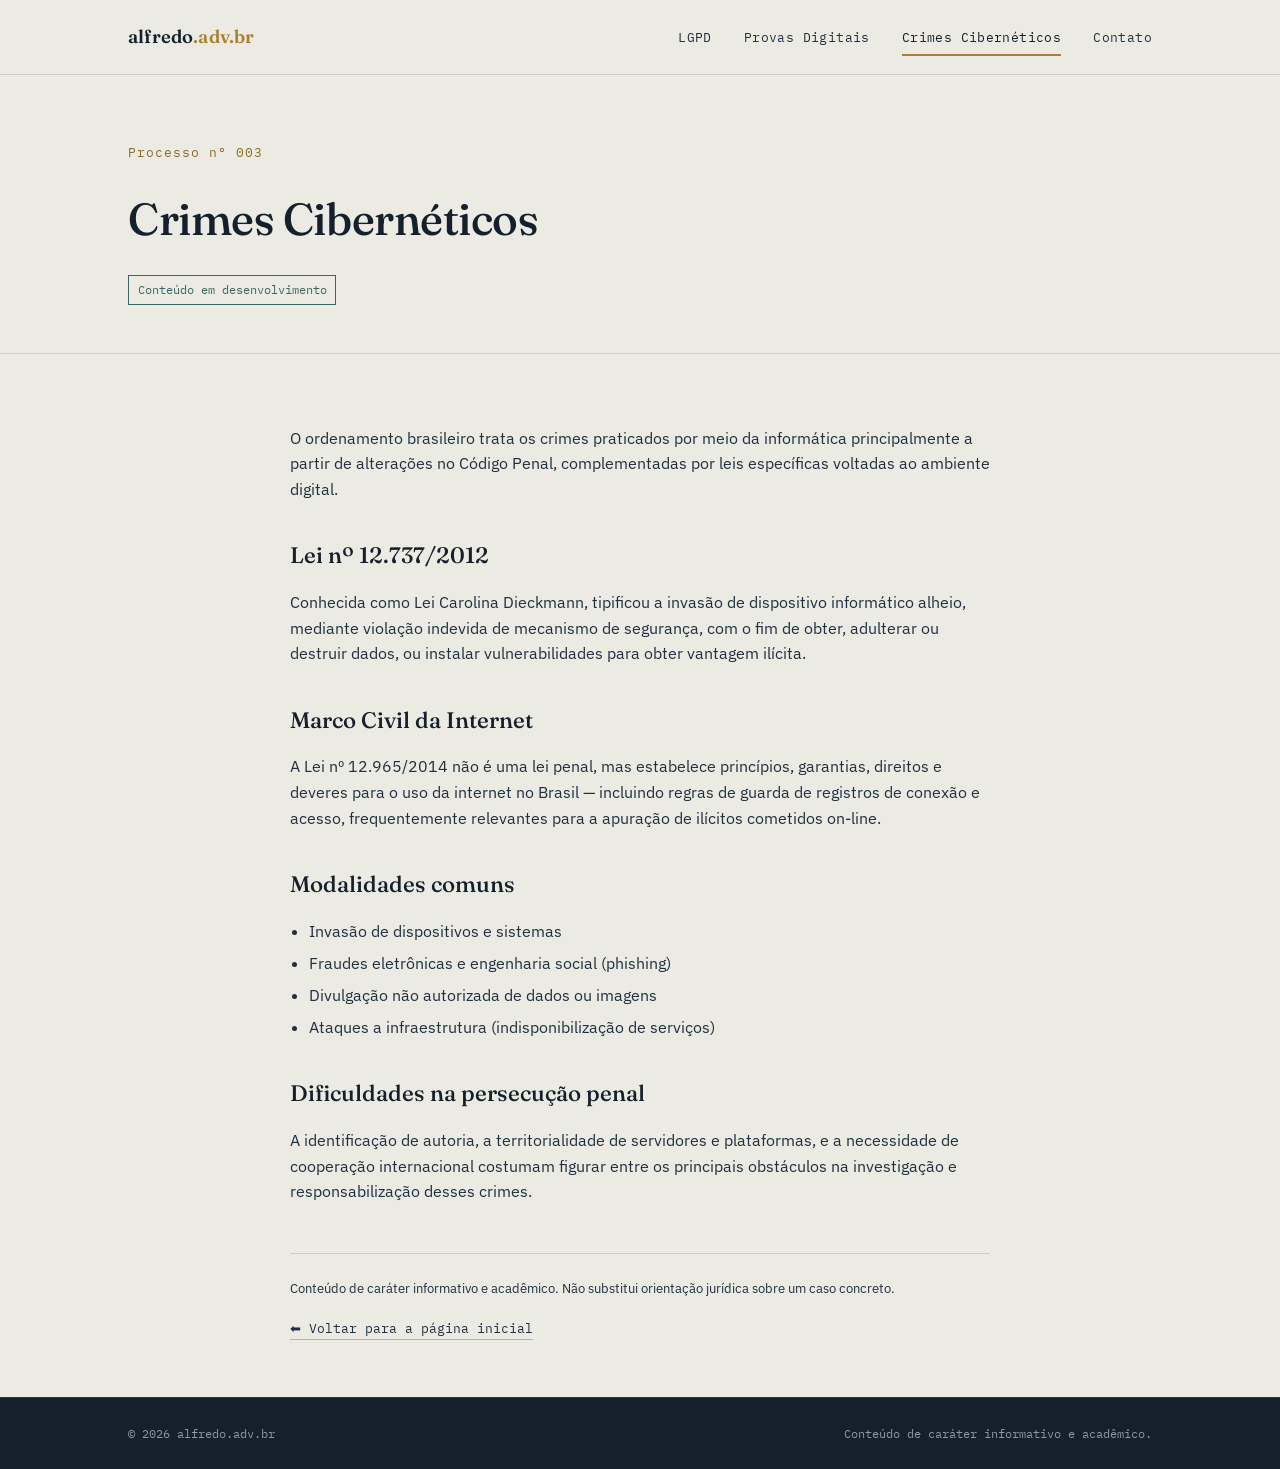
==== crimes-ciberneticos.html @ f3879645 "Add files via upload Novo site" ====
<!DOCTYPE html>
<html lang="pt-BR">
<head>
<meta charset="UTF-8">
<meta name="viewport" content="width=device-width, initial-scale=1.0">
<title>Crimes Cibernéticos — alfredo.adv.br</title>
<meta name="description" content="Panorama introdutório sobre a legislação penal brasileira aplicada a crimes cibernéticos.">
<link rel="stylesheet" href="style.css">
</head>
<body>

<nav class="site-nav">
  <div class="wrap">
    <a href="index.html" class="brand">alfredo<span>.adv.br</span></a>
    <ul class="nav-links">
      <li><a href="lgpd.html">LGPD</a></li>
      <li><a href="provas-digitais.html">Provas Digitais</a></li>
      <li><a href="crimes-ciberneticos.html" class="active">Crimes Cibernéticos</a></li>
      <li><a href="index.html#contato">Contato</a></li>
    </ul>
  </div>
</nav>

<header class="processo-head">
  <div class="wrap">
    <span class="idx">Processo nº 003</span>
    <h1>Crimes Cibernéticos</h1>
    <span class="status">Conteúdo em desenvolvimento</span>
  </div>
</header>

<article class="processo-body wrap">
  <p>O ordenamento brasileiro trata os crimes praticados por meio da informática principalmente a partir de alterações no Código Penal, complementadas por leis específicas voltadas ao ambiente digital.</p>

  <h2>Lei nº 12.737/2012</h2>
  <p>Conhecida como Lei Carolina Dieckmann, tipificou a invasão de dispositivo informático alheio, mediante violação indevida de mecanismo de segurança, com o fim de obter, adulterar ou destruir dados, ou instalar vulnerabilidades para obter vantagem ilícita.</p>

  <h2>Marco Civil da Internet</h2>
  <p>A Lei nº 12.965/2014 não é uma lei penal, mas estabelece princípios, garantias, direitos e deveres para o uso da internet no Brasil — incluindo regras de guarda de registros de conexão e acesso, frequentemente relevantes para a apuração de ilícitos cometidos on-line.</p>

  <h2>Modalidades comuns</h2>
  <ul>
    <li>Invasão de dispositivos e sistemas</li>
    <li>Fraudes eletrônicas e engenharia social (phishing)</li>
    <li>Divulgação não autorizada de dados ou imagens</li>
    <li>Ataques a infraestrutura (indisponibilização de serviços)</li>
  </ul>

  <h2>Dificuldades na persecução penal</h2>
  <p>A identificação de autoria, a territorialidade de servidores e plataformas, e a necessidade de cooperação internacional costumam figurar entre os principais obstáculos na investigação e responsabilização desses crimes.</p>

  <p class="disclaimer">Conteúdo de caráter informativo e acadêmico. Não substitui orientação jurídica sobre um caso concreto.</p>
  <p><a class="back-link" href="index.html">⬅ Voltar para a página inicial</a></p>
</article>

<footer class="site-footer">
  <div class="wrap">
    <span>© <span id="year"></span> alfredo.adv.br</span>
    <span>Conteúdo de caráter informativo e acadêmico.</span>
  </div>
</footer>
<script>document.getElementById('year').textContent = new Date().getFullYear();</script>
</body>
</html>
---- style.css ----
/* ============================================================
   alfredo.adv.br — Direito Eletrônico & Informática Jurídica
   ============================================================ */

@import url('https://fonts.googleapis.com/css2?family=Fraunces:ital,opsz,wght@0,9..144,400;0,9..144,500;0,9..144,600;1,9..144,500&family=IBM+Plex+Sans:wght@400;500;600&family=IBM+Plex+Mono:wght@400;500&display=swap');

:root{
  --ink:        #14202B;
  --ink-2:      #1F3040;
  --paper:      #ECEBE3;
  --paper-2:    #DFDDD2;
  --paper-3:    #F6F5EF;
  --brass:      #A9822F;
  --brass-dim:  #8A6B27;
  --teal:       #3C6664;
  --line:       rgba(20,32,43,.14);
  --line-2:     rgba(20,32,43,.28);

  --display: 'Fraunces', serif;
  --body:    'IBM Plex Sans', sans-serif;
  --mono:    'IBM Plex Mono', monospace;
}

*{ box-sizing:border-box; }
html{ scroll-behavior:smooth; }
body{
  margin:0;
  background:var(--paper);
  color:var(--ink);
  font-family:var(--body);
  font-size:16px;
  line-height:1.6;
  -webkit-font-smoothing:antialiased;
}
img{ max-width:100%; display:block; }
a{ color:inherit; }

::selection{ background:var(--brass); color:var(--paper-3); }

:focus-visible{
  outline:2px solid var(--brass);
  outline-offset:3px;
}

.wrap{
  max-width:1080px;
  margin:0 auto;
  padding:0 28px;
}

/* ---------- eyebrow / mono labels ---------- */
.eyebrow{
  font-family:var(--mono);
  font-size:.72rem;
  letter-spacing:.14em;
  text-transform:uppercase;
  color:var(--teal);
  display:inline-flex;
  align-items:center;
  gap:.6em;
}
.eyebrow::before{
  content:"";
  width:18px; height:1px;
  background:var(--brass);
  display:inline-block;
}

/* ---------- nav ---------- */
.site-nav{
  border-bottom:1px solid var(--line);
  background:var(--paper);
  position:sticky; top:0; z-index:20;
}
.site-nav .wrap{
  display:flex;
  align-items:center;
  justify-content:space-between;
  height:74px;
}
.brand{
  font-family:var(--display);
  font-weight:600;
  font-size:1.15rem;
  letter-spacing:.01em;
  text-decoration:none;
}
.brand span{ color:var(--brass); }
.nav-links{
  display:flex;
  gap:2rem;
  list-style:none;
  margin:0; padding:0;
  font-family:var(--mono);
  font-size:.82rem;
  letter-spacing:.03em;
}
.nav-links a{
  text-decoration:none;
  color:var(--ink-2);
  position:relative;
  padding-bottom:4px;
}
.nav-links a:hover{ color:var(--ink); }
.nav-links a.active{ color:var(--ink); }
.nav-links a.active::after{
  content:"";
  position:absolute; left:0; right:0; bottom:-6px;
  height:2px; background:var(--brass);
}
.nav-toggle{ display:none; }

/* ---------- hero ---------- */
.hero{
  padding:96px 0 84px;
  position:relative;
  overflow:hidden;
  border-bottom:1px solid var(--line);
}
.hero .wrap{
  display:grid;
  grid-template-columns:1.15fr .85fr;
  gap:48px;
  align-items:center;
}
.hero h1{
  font-family:var(--display);
  font-weight:500;
  font-size:clamp(2.3rem, 4.6vw, 3.7rem);
  line-height:1.06;
  margin:.4em 0 .5em;
  letter-spacing:-.01em;
}
.hero h1 em{
  font-style:italic;
  color:var(--brass-dim);
  font-weight:500;
}
.hero p.lede{
  font-size:1.08rem;
  color:var(--ink-2);
  max-width:46ch;
  margin:0 0 1.8em;
}
.hero-actions{
  display:flex;
  gap:1rem;
  flex-wrap:wrap;
}

/* buttons */
.btn{
  display:inline-flex;
  align-items:center;
  gap:.5em;
  font-family:var(--mono);
  font-size:.82rem;
  letter-spacing:.03em;
  text-decoration:none;
  padding:.85em 1.4em;
  border:1px solid var(--ink);
  color:var(--ink);
  background:transparent;
  transition:background .18s ease, color .18s ease, border-color .18s ease;
}
.btn:hover{ background:var(--ink); color:var(--paper-3); }
.btn.primary{
  background:var(--ink);
  color:var(--paper-3);
}
.btn.primary:hover{
  background:var(--brass-dim);
  border-color:var(--brass-dim);
}

/* ---------- seal (signature element) ---------- */
.seal-holder{
  display:flex;
  justify-content:center;
  align-items:center;
}
.seal{
  width:min(280px, 80%);
  height:auto;
  animation:spin 38s linear infinite;
}
.seal .seal-mark{ animation:none; }
@keyframes spin{ to{ transform:rotate(360deg); } }
@media (prefers-reduced-motion: reduce){
  .seal{ animation:none; }
}

/* ---------- sections ---------- */
section{ padding:80px 0; }
.section-head{
  max-width:60ch;
  margin-bottom:3rem;
}
.section-head h2{
  font-family:var(--display);
  font-weight:500;
  font-size:clamp(1.6rem, 3vw, 2.2rem);
  margin:.35em 0 0;
  letter-spacing:-.01em;
}

/* ---------- sobre ---------- */
.about{
  background:var(--paper-3);
  border-top:1px solid var(--line);
  border-bottom:1px solid var(--line);
}
.about .wrap{
  display:grid;
  grid-template-columns:1.3fr .7fr;
  gap:56px;
}
.about p{ color:var(--ink-2); max-width:56ch; }
.about p + p{ margin-top:1.1em; }

.ficha{
  border:1px solid var(--line-2);
  padding:1.6rem 1.7rem;
  background:var(--paper);
  font-family:var(--mono);
  font-size:.84rem;
}
.ficha dt{
  color:var(--teal);
  text-transform:uppercase;
  letter-spacing:.08em;
  font-size:.7rem;
  margin-top:1em;
}
.ficha dt:first-child{ margin-top:0; }
.ficha dd{ margin:.25em 0 0; color:var(--ink); }

/* ---------- áreas / cards ---------- */
.areas-grid{
  display:grid;
  grid-template-columns:repeat(3, 1fr);
  gap:1px;
  background:var(--line-2);
  border:1px solid var(--line-2);
}
.area-card{
  background:var(--paper);
  padding:2.2rem 1.9rem;
  display:flex;
  flex-direction:column;
  gap:1rem;
  text-decoration:none;
  color:var(--ink);
  transition:background .18s ease;
}
.area-card:hover{ background:var(--paper-3); }
.area-card .idx{
  font-family:var(--mono);
  font-size:.76rem;
  color:var(--brass-dim);
  letter-spacing:.06em;
}
.area-card h3{
  font-family:var(--display);
  font-weight:500;
  font-size:1.35rem;
  margin:0;
}
.area-card p{
  color:var(--ink-2);
  font-size:.94rem;
  margin:0;
  flex:1;
}
.area-card .go{
  font-family:var(--mono);
  font-size:.78rem;
  letter-spacing:.03em;
  color:var(--ink);
  display:inline-flex;
  align-items:center;
  gap:.4em;
}
.area-card:hover .go{ color:var(--brass-dim); }

/* ---------- contato ---------- */
.contact{
  background:var(--ink);
  color:var(--paper-3);
}
.contact .wrap{
  display:grid;
  grid-template-columns:1.1fr .9fr;
  gap:48px;
  align-items:start;
}
.contact .eyebrow{ color:#7FA9A7; }
.contact .eyebrow::before{ background:var(--brass); }
.contact h2{
  font-family:var(--display);
  font-weight:500;
  font-size:clamp(1.7rem, 3vw, 2.3rem);
  margin:.35em 0 .6em;
}
.contact p{ color:#C4CDD6; max-width:44ch; }
.contact-list{
  list-style:none;
  margin:1.6em 0 0; padding:0;
  font-family:var(--mono);
  font-size:.92rem;
}
.contact-list li{
  padding:.9em 0;
  border-top:1px solid rgba(255,255,255,.14);
  display:flex;
  justify-content:space-between;
  gap:1rem;
}
.contact-list li:last-child{ border-bottom:1px solid rgba(255,255,255,.14); }
.contact-list a{ color:var(--paper-3); text-decoration:none; }
.contact-list a:hover{ color:var(--brass); }
.contact-list .label{ color:#8B98A5; }

/* ---------- footer ---------- */
footer.site-footer{
  background:var(--ink);
  border-top:1px solid rgba(255,255,255,.1);
  color:#8B98A5;
  font-family:var(--mono);
  font-size:.76rem;
}
footer.site-footer .wrap{
  padding:1.6rem 28px;
  display:flex;
  justify-content:space-between;
  gap:1rem;
  flex-wrap:wrap;
}

/* ---------- subpáginas (processo) ---------- */
.processo-head{
  border-bottom:1px solid var(--line);
  padding:64px 0 48px;
}
.processo-head .idx{
  font-family:var(--mono);
  font-size:.8rem;
  color:var(--brass-dim);
  letter-spacing:.08em;
}
.processo-head h1{
  font-family:var(--display);
  font-weight:500;
  font-size:clamp(2rem, 4vw, 2.8rem);
  margin:.4em 0 .3em;
  letter-spacing:-.01em;
}
.processo-head .status{
  font-family:var(--mono);
  font-size:.78rem;
  color:var(--teal);
  border:1px solid var(--teal);
  display:inline-block;
  padding:.3em .7em;
  margin-top:.6em;
}
.processo-body{
  padding:56px 0 40px;
  max-width:70ch;
}
.processo-body h2{
  font-family:var(--display);
  font-weight:500;
  font-size:1.4rem;
  margin:1.6em 0 .5em;
}
.processo-body p{ color:var(--ink-2); }
.processo-body ul{ color:var(--ink-2); padding-left:1.2em; }
.processo-body li{ margin:.4em 0; }
.back-link{
  font-family:var(--mono);
  font-size:.82rem;
  text-decoration:none;
  border-bottom:1px solid var(--line-2);
  padding-bottom:2px;
}
.back-link:hover{ border-color:var(--brass); color:var(--brass-dim); }
.disclaimer{
  margin-top:3rem;
  padding-top:1.5rem;
  border-top:1px solid var(--line);
  font-size:.84rem;
  color:#6B7784;
}

/* ---------- responsive ---------- */
@media (max-width: 860px){
  .hero .wrap{ grid-template-columns:1fr; }
  .seal-holder{ order:-1; }
  .seal{ width:160px; }
  .about .wrap{ grid-template-columns:1fr; }
  .areas-grid{ grid-template-columns:1fr; }
  .contact .wrap{ grid-template-columns:1fr; }
  .nav-links{ display:none; }
}
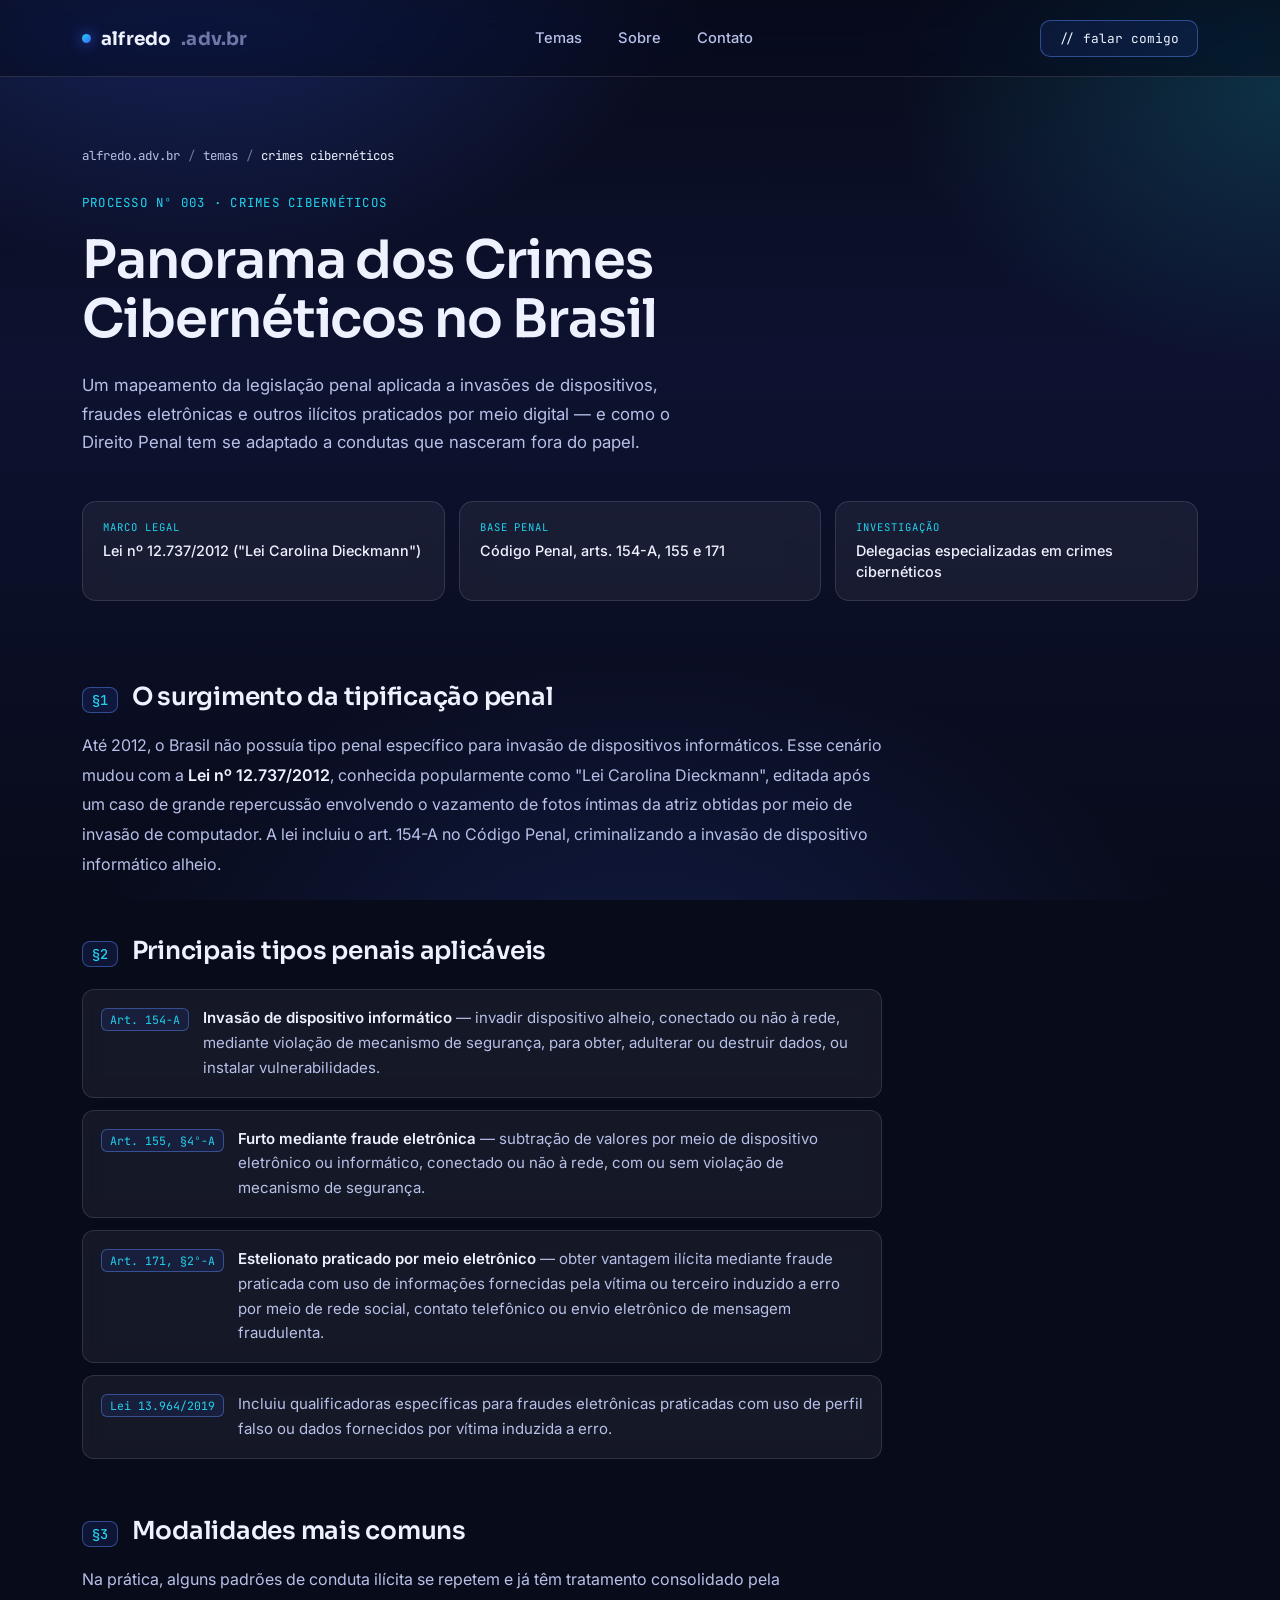
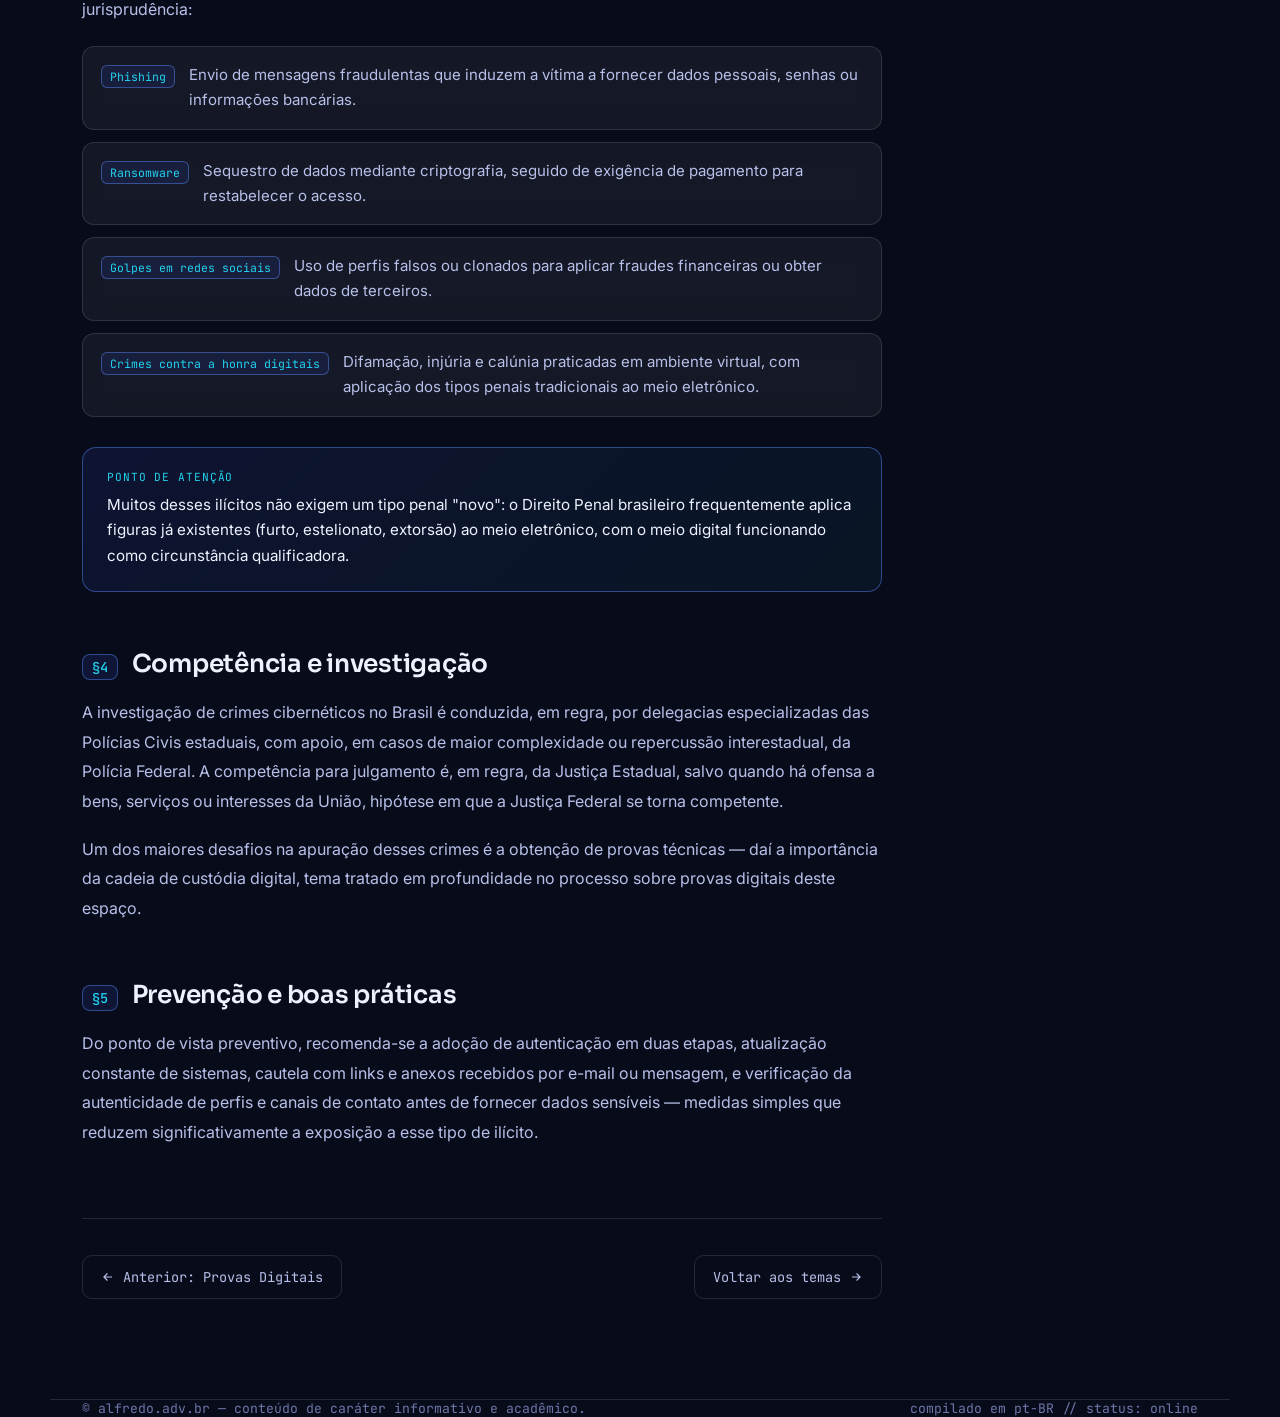
==== commit cc37a62f: "Add files via upload Template azul" ====
--- a/crimes-ciberneticos.html
+++ b/crimes-ciberneticos.html
@@ -3,62 +3,97 @@
 <head>
 <meta charset="UTF-8">
 <meta name="viewport" content="width=device-width, initial-scale=1.0">
-<title>Crimes Cibernéticos — alfredo.adv.br</title>
-<meta name="description" content="Panorama introdutório sobre a legislação penal brasileira aplicada a crimes cibernéticos.">
-<link rel="stylesheet" href="style.css">
+<title>Crimes Cibernéticos | alfredo.adv.br</title>
+<meta name="description" content="Panorama da legislação penal aplicada a invasões, fraudes eletrônicas e outros ilícitos praticados por meio digital.">
+<link rel="preconnect" href="https://fonts.googleapis.com">
+<link rel="preconnect" href="https://fonts.gstatic.com" crossorigin>
+<link href="https://fonts.googleapis.com/css2?family=Sora:wght@300;400;500;600;700;800&family=Inter:wght@400;500;600&family=JetBrains+Mono:wght@400;500&display=swap" rel="stylesheet">
+<link rel="stylesheet" href="styles.css">
 </head>
 <body>
 
-<nav class="site-nav">
-  <div class="wrap">
-    <a href="index.html" class="brand">alfredo<span>.adv.br</span></a>
-    <ul class="nav-links">
-      <li><a href="lgpd.html">LGPD</a></li>
-      <li><a href="provas-digitais.html">Provas Digitais</a></li>
-      <li><a href="crimes-ciberneticos.html" class="active">Crimes Cibernéticos</a></li>
-      <li><a href="index.html#contato">Contato</a></li>
-    </ul>
-  </div>
-</nav>
+<div class="mesh"></div>
+<div class="grid-overlay"></div>
 
-<header class="processo-head">
-  <div class="wrap">
-    <span class="idx">Processo nº 003</span>
-    <h1>Crimes Cibernéticos</h1>
-    <span class="status">Conteúdo em desenvolvimento</span>
-  </div>
+<header>
+  <nav class="wrap">
+    <a href="index.html" class="logo"><span class="dot"></span>alfredo<span style="color:var(--text-low)">.adv.br</span></a>
+    <div class="navlinks">
+      <a href="index.html#areas">Temas</a>
+      <a href="index.html#sobre">Sobre</a>
+      <a href="index.html#contato">Contato</a>
+    </div>
+    <a href="index.html#contato" class="nav-cta">// falar comigo</a>
+  </nav>
 </header>
 
-<article class="processo-body wrap">
-  <p>O ordenamento brasileiro trata os crimes praticados por meio da informática principalmente a partir de alterações no Código Penal, complementadas por leis específicas voltadas ao ambiente digital.</p>
+<main class="wrap">
 
-  <h2>Lei nº 12.737/2012</h2>
-  <p>Conhecida como Lei Carolina Dieckmann, tipificou a invasão de dispositivo informático alheio, mediante violação indevida de mecanismo de segurança, com o fim de obter, adulterar ou destruir dados, ou instalar vulnerabilidades para obter vantagem ilícita.</p>
+  <section class="article-hero">
+    <div class="breadcrumb">
+      <a href="index.html">alfredo.adv.br</a><span class="sep">/</span>
+      <a href="index.html#areas">temas</a><span class="sep">/</span>
+      <span class="current">crimes cibernéticos</span>
+    </div>
+    <span class="card-id">Processo nº 003 · Crimes Cibernéticos</span>
+    <h1>Panorama dos Crimes Cibernéticos no Brasil</h1>
+    <p class="sub">Um mapeamento da legislação penal aplicada a invasões de dispositivos, fraudes eletrônicas e outros ilícitos praticados por meio digital — e como o Direito Penal tem se adaptado a condutas que nasceram fora do papel.</p>
 
-  <h2>Marco Civil da Internet</h2>
-  <p>A Lei nº 12.965/2014 não é uma lei penal, mas estabelece princípios, garantias, direitos e deveres para o uso da internet no Brasil — incluindo regras de guarda de registros de conexão e acesso, frequentemente relevantes para a apuração de ilícitos cometidos on-line.</p>
+    <div class="info-strip">
+      <div class="info-box"><span class="k">Marco legal</span><span class="v">Lei nº 12.737/2012 ("Lei Carolina Dieckmann")</span></div>
+      <div class="info-box"><span class="k">Base penal</span><span class="v">Código Penal, arts. 154-A, 155 e 171</span></div>
+      <div class="info-box"><span class="k">Investigação</span><span class="v">Delegacias especializadas em crimes cibernéticos</span></div>
+    </div>
+  </section>
 
-  <h2>Modalidades comuns</h2>
-  <ul>
-    <li>Invasão de dispositivos e sistemas</li>
-    <li>Fraudes eletrônicas e engenharia social (phishing)</li>
-    <li>Divulgação não autorizada de dados ou imagens</li>
-    <li>Ataques a infraestrutura (indisponibilização de serviços)</li>
-  </ul>
+  <section class="article-body">
 
-  <h2>Dificuldades na persecução penal</h2>
-  <p>A identificação de autoria, a territorialidade de servidores e plataformas, e a necessidade de cooperação internacional costumam figurar entre os principais obstáculos na investigação e responsabilização desses crimes.</p>
+    <h2><span class="num">§1</span>O surgimento da tipificação penal</h2>
+    <p>Até 2012, o Brasil não possuía tipo penal específico para invasão de dispositivos informáticos. Esse cenário mudou com a <strong>Lei nº 12.737/2012</strong>, conhecida popularmente como "Lei Carolina Dieckmann", editada após um caso de grande repercussão envolvendo o vazamento de fotos íntimas da atriz obtidas por meio de invasão de computador. A lei incluiu o art. 154-A no Código Penal, criminalizando a invasão de dispositivo informático alheio.</p>
 
-  <p class="disclaimer">Conteúdo de caráter informativo e acadêmico. Não substitui orientação jurídica sobre um caso concreto.</p>
-  <p><a class="back-link" href="index.html">⬅ Voltar para a página inicial</a></p>
-</article>
+    <h2><span class="num">§2</span>Principais tipos penais aplicáveis</h2>
+    <ul class="clause-list">
+      <li><span class="tag">Art. 154-A</span><span class="txt"><strong>Invasão de dispositivo informático</strong> — invadir dispositivo alheio, conectado ou não à rede, mediante violação de mecanismo de segurança, para obter, adulterar ou destruir dados, ou instalar vulnerabilidades.</span></li>
+      <li><span class="tag">Art. 155, §4º-A</span><span class="txt"><strong>Furto mediante fraude eletrônica</strong> — subtração de valores por meio de dispositivo eletrônico ou informático, conectado ou não à rede, com ou sem violação de mecanismo de segurança.</span></li>
+      <li><span class="tag">Art. 171, §2º-A</span><span class="txt"><strong>Estelionato praticado por meio eletrônico</strong> — obter vantagem ilícita mediante fraude praticada com uso de informações fornecidas pela vítima ou terceiro induzido a erro por meio de rede social, contato telefônico ou envio eletrônico de mensagem fraudulenta.</span></li>
+      <li><span class="tag">Lei 13.964/2019</span><span class="txt">Incluiu qualificadoras específicas para fraudes eletrônicas praticadas com uso de perfil falso ou dados fornecidos por vítima induzida a erro.</span></li>
+    </ul>
 
-<footer class="site-footer">
-  <div class="wrap">
-    <span>© <span id="year"></span> alfredo.adv.br</span>
-    <span>Conteúdo de caráter informativo e acadêmico.</span>
+    <h2><span class="num">§3</span>Modalidades mais comuns</h2>
+    <p>Na prática, alguns padrões de conduta ilícita se repetem e já têm tratamento consolidado pela jurisprudência:</p>
+    <ul class="clause-list">
+      <li><span class="tag">Phishing</span><span class="txt">Envio de mensagens fraudulentas que induzem a vítima a fornecer dados pessoais, senhas ou informações bancárias.</span></li>
+      <li><span class="tag">Ransomware</span><span class="txt">Sequestro de dados mediante criptografia, seguido de exigência de pagamento para restabelecer o acesso.</span></li>
+      <li><span class="tag">Golpes em redes sociais</span><span class="txt">Uso de perfis falsos ou clonados para aplicar fraudes financeiras ou obter dados de terceiros.</span></li>
+      <li><span class="tag">Crimes contra a honra digitais</span><span class="txt">Difamação, injúria e calúnia praticadas em ambiente virtual, com aplicação dos tipos penais tradicionais ao meio eletrônico.</span></li>
+    </ul>
+
+    <div class="callout">
+      <span class="k">Ponto de atenção</span>
+      <p>Muitos desses ilícitos não exigem um tipo penal "novo": o Direito Penal brasileiro frequentemente aplica figuras já existentes (furto, estelionato, extorsão) ao meio eletrônico, com o meio digital funcionando como circunstância qualificadora.</p>
+    </div>
+
+    <h2><span class="num">§4</span>Competência e investigação</h2>
+    <p>A investigação de crimes cibernéticos no Brasil é conduzida, em regra, por delegacias especializadas das Polícias Civis estaduais, com apoio, em casos de maior complexidade ou repercussão interestadual, da Polícia Federal. A competência para julgamento é, em regra, da Justiça Estadual, salvo quando há ofensa a bens, serviços ou interesses da União, hipótese em que a Justiça Federal se torna competente.</p>
+    <p>Um dos maiores desafios na apuração desses crimes é a obtenção de provas técnicas — daí a importância da cadeia de custódia digital, tema tratado em profundidade no processo sobre provas digitais deste espaço.</p>
+
+    <h2><span class="num">§5</span>Prevenção e boas práticas</h2>
+    <p>Do ponto de vista preventivo, recomenda-se a adoção de autenticação em duas etapas, atualização constante de sistemas, cautela com links e anexos recebidos por e-mail ou mensagem, e verificação da autenticidade de perfis e canais de contato antes de fornecer dados sensíveis — medidas simples que reduzem significativamente a exposição a esse tipo de ilícito.</p>
+
+    <div class="article-nav">
+      <a href="provas-digitais.html"><svg viewBox="0 0 24 24" fill="none" stroke="currentColor" stroke-width="2"><path d="M19 12H5M11 6l-6 6 6 6"/></svg>Anterior: Provas Digitais</a>
+      <a href="index.html#areas">Voltar aos temas<svg viewBox="0 0 24 24" fill="none" stroke="currentColor" stroke-width="2"><path d="M5 12h14M13 6l6 6-6 6"/></svg></a>
+    </div>
+
+  </section>
+</main>
+
+<footer class="wrap">
+  <div class="footer-row">
+    <p>© alfredo.adv.br — conteúdo de caráter informativo e acadêmico.</p>
+    <p>compilado em pt-BR // status: online</p>
   </div>
 </footer>
-<script>document.getElementById('year').textContent = new Date().getFullYear();</script>
+
 </body>
 </html>
--- a/styles.css
+++ b/styles.css
@@ -0,0 +1,279 @@
+  :root{
+    --bg-0:#080B1A;
+    --bg-1:#0D1230;
+    --bg-2:#121A42;
+    --blue-electric:#3D63FF;
+    --blue-cyan:#22D3EE;
+    --glass:rgba(255,255,255,0.055);
+    --glass-border:rgba(255,255,255,0.12);
+    --glass-border-hi:rgba(94,140,255,0.45);
+    --text-hi:#EEF2FF;
+    --text-mid:#B7C0E8;
+    --text-low:#6E77A8;
+    --radius:18px;
+    --serif:'Sora',sans-serif;
+    --body:'Inter',sans-serif;
+    --mono:'JetBrains Mono',monospace;
+  }
+  *{margin:0;padding:0;box-sizing:border-box;}
+  html{scroll-behavior:smooth;}
+  body{
+    background:var(--bg-0);
+    color:var(--text-hi);
+    font-family:var(--body);
+    overflow-x:hidden;
+    -webkit-font-smoothing:antialiased;
+  }
+
+  /* ambient mesh background */
+  .mesh{
+    position:fixed; inset:0; z-index:0; pointer-events:none;
+    background:
+      radial-gradient(900px 600px at 15% -10%, rgba(61,99,255,0.35), transparent 60%),
+      radial-gradient(700px 500px at 100% 10%, rgba(34,211,238,0.18), transparent 55%),
+      radial-gradient(1000px 700px at 50% 120%, rgba(61,99,255,0.22), transparent 60%),
+      linear-gradient(180deg, var(--bg-0), var(--bg-1) 40%, var(--bg-0) 100%);
+  }
+  .grid-overlay{
+    position:fixed; inset:0; z-index:0; pointer-events:none; opacity:0.35;
+    background-image:
+      linear-gradient(rgba(255,255,255,0.025) 1px, transparent 1px),
+      linear-gradient(90deg, rgba(255,255,255,0.025) 1px, transparent 1px);
+    background-size:64px 64px;
+    mask-image:radial-gradient(circle at 50% 0%, black, transparent 75%);
+  }
+
+  a{color:inherit; text-decoration:none;}
+  .wrap{max-width:1180px; margin:0 auto; padding:0 32px; position:relative; z-index:2;}
+
+  /* NAV */
+  header{
+    position:sticky; top:0; z-index:50;
+    backdrop-filter:blur(16px) saturate(140%);
+    -webkit-backdrop-filter:blur(16px) saturate(140%);
+    background:rgba(8,11,26,0.55);
+    border-bottom:1px solid var(--glass-border);
+  }
+  nav.wrap{display:flex; align-items:center; justify-content:space-between; height:76px; padding-top:0; padding-bottom:0;}
+  .logo{font-family:var(--serif); font-weight:700; font-size:1.15rem; letter-spacing:0.01em; display:flex; align-items:center; gap:10px;}
+  .logo .dot{width:9px; height:9px; border-radius:50%; background:linear-gradient(135deg,var(--blue-cyan),var(--blue-electric)); box-shadow:0 0 14px rgba(61,99,255,0.9);}
+  .navlinks{display:flex; gap:36px; align-items:center;}
+  .navlinks a{font-size:0.92rem; color:var(--text-mid); font-weight:500; transition:color .2s;}
+  .navlinks a:hover{color:var(--text-hi);}
+  .nav-cta{
+    font-family:var(--mono); font-size:0.8rem; padding:9px 18px; border-radius:10px;
+    border:1px solid var(--glass-border-hi); background:rgba(61,99,255,0.1); color:var(--text-hi);
+    transition:all .2s;
+  }
+  .nav-cta:hover{background:rgba(61,99,255,0.22); box-shadow:0 0 24px rgba(61,99,255,0.35);}
+  .burger{display:none;}
+
+  /* HERO */
+  .hero{padding:120px 0 90px; position:relative;}
+  .eyebrow{
+    font-family:var(--mono); font-size:0.76rem; letter-spacing:0.18em; text-transform:uppercase;
+    color:var(--blue-cyan); display:flex; align-items:center; gap:10px; margin-bottom:28px;
+  }
+  .eyebrow::before{content:''; width:28px; height:1px; background:linear-gradient(90deg, var(--blue-cyan), transparent);}
+  .hero-grid{display:grid; grid-template-columns:1.15fr 0.85fr; gap:56px; align-items:center;}
+  h1{
+    font-family:var(--serif); font-weight:600; font-size:clamp(2.4rem, 4.6vw, 3.9rem);
+    line-height:1.08; letter-spacing:-0.02em; margin-bottom:26px;
+  }
+  h1 em{
+    font-style:normal;
+    background:linear-gradient(100deg, var(--blue-cyan) 10%, var(--blue-electric) 60%);
+    -webkit-background-clip:text; background-clip:text; color:transparent;
+  }
+  .hero p.lede{font-size:1.08rem; color:var(--text-mid); max-width:520px; line-height:1.65; margin-bottom:38px;}
+  .hero-actions{display:flex; gap:16px; margin-bottom:52px;}
+  .btn-primary, .btn-ghost{
+    font-family:var(--body); font-weight:600; font-size:0.92rem; padding:14px 26px; border-radius:12px;
+    display:inline-flex; align-items:center; gap:8px; transition:all .25s;
+  }
+  .btn-primary{
+    background:linear-gradient(135deg, var(--blue-electric), var(--blue-cyan));
+    color:#050814; box-shadow:0 8px 30px -8px rgba(61,99,255,0.7);
+  }
+  .btn-primary:hover{transform:translateY(-2px); box-shadow:0 14px 38px -8px rgba(61,99,255,0.85);}
+  .btn-ghost{border:1px solid var(--glass-border); color:var(--text-hi); background:var(--glass);}
+  .btn-ghost:hover{border-color:var(--glass-border-hi); background:rgba(61,99,255,0.08);}
+
+  .stats-row{display:flex; gap:38px; flex-wrap:wrap;}
+  .stat b{font-family:var(--serif); font-size:1.5rem; display:block; background:linear-gradient(120deg,var(--text-hi),var(--text-mid)); -webkit-background-clip:text; background-clip:text; color:transparent;}
+  .stat span{font-size:0.78rem; color:var(--text-low); font-family:var(--mono);}
+
+  /* SIGNATURE TERMINAL PANEL */
+  .panel{
+    background:var(--glass); border:1px solid var(--glass-border); border-radius:var(--radius);
+    backdrop-filter:blur(20px) saturate(160%); -webkit-backdrop-filter:blur(20px) saturate(160%);
+    box-shadow:0 20px 60px -20px rgba(0,0,0,0.6), inset 0 1px 0 rgba(255,255,255,0.06);
+    overflow:hidden;
+  }
+  .terminal-head{
+    display:flex; align-items:center; gap:8px; padding:14px 18px;
+    border-bottom:1px solid var(--glass-border); background:rgba(255,255,255,0.02);
+  }
+  .terminal-head .tdot{width:10px; height:10px; border-radius:50%;}
+  .td1{background:#FF6B6B;} .td2{background:#FFD166;} .td3{background:#4ECB71;}
+  .terminal-title{margin-left:auto; font-family:var(--mono); font-size:0.72rem; color:var(--text-low);}
+  .terminal-body{padding:22px 20px; font-family:var(--mono); font-size:0.82rem; line-height:1.9; color:var(--text-mid); min-height:280px;}
+  .terminal-body .prompt{color:var(--blue-cyan);}
+  .terminal-body .law{color:var(--text-hi);}
+  .terminal-body .comment{color:var(--text-low);}
+  .cursor{display:inline-block; width:7px; height:14px; background:var(--blue-cyan); animation:blink 1.1s steps(1) infinite; vertical-align:-2px; box-shadow:0 0 8px var(--blue-cyan);}
+  @keyframes blink{50%{opacity:0;}}
+
+  /* SOBRE */
+  section{padding:100px 0; position:relative;}
+  .section-head{max-width:640px; margin-bottom:56px;}
+  .section-head h2{font-family:var(--serif); font-weight:600; font-size:clamp(1.8rem,3vw,2.5rem); letter-spacing:-0.015em; line-height:1.2;}
+  .section-head .eyebrow{margin-bottom:18px;}
+
+  .about-grid{display:grid; grid-template-columns:1fr 1fr; gap:60px; align-items:start;}
+  .about-text p{color:var(--text-mid); line-height:1.8; font-size:1rem; margin-bottom:20px;}
+  .meta-cards{display:grid; grid-template-columns:1fr 1fr; gap:14px;}
+  .meta-card{
+    background:var(--glass); border:1px solid var(--glass-border); border-radius:14px; padding:20px;
+    backdrop-filter:blur(14px);
+  }
+  .meta-card .k{font-family:var(--mono); font-size:0.68rem; text-transform:uppercase; letter-spacing:0.1em; color:var(--blue-cyan); margin-bottom:8px; display:block;}
+  .meta-card .v{font-size:0.92rem; color:var(--text-hi); font-weight:500; line-height:1.4;}
+
+  /* PROCESSOS / CARDS */
+  .cards{display:grid; grid-template-columns:repeat(3,1fr); gap:24px;}
+  .card{
+    position:relative; background:var(--glass); border:1px solid var(--glass-border); border-radius:var(--radius);
+    padding:32px 28px; backdrop-filter:blur(18px) saturate(150%); -webkit-backdrop-filter:blur(18px) saturate(150%);
+    transition:transform .3s, border-color .3s, box-shadow .3s; overflow:hidden;
+  }
+  .card::before{
+    content:''; position:absolute; inset:0; opacity:0; transition:opacity .3s;
+    background:radial-gradient(320px 160px at 20% 0%, rgba(61,99,255,0.25), transparent 70%);
+  }
+  .card:hover{transform:translateY(-6px); border-color:var(--glass-border-hi); box-shadow:0 24px 50px -20px rgba(61,99,255,0.35);}
+  .card:hover::before{opacity:1;}
+  .card-id{font-family:var(--mono); font-size:0.72rem; color:var(--blue-cyan); letter-spacing:0.06em; margin-bottom:18px; display:block; position:relative;}
+  .card h3{font-family:var(--serif); font-weight:600; font-size:1.28rem; margin-bottom:14px; position:relative;}
+  .card p{color:var(--text-mid); font-size:0.92rem; line-height:1.65; margin-bottom:24px; position:relative;}
+  .card .go{font-family:var(--mono); font-size:0.8rem; color:var(--text-hi); display:inline-flex; align-items:center; gap:6px; position:relative;}
+  .card .go svg{width:14px; height:14px; transition:transform .2s;}
+  .card:hover .go svg{transform:translateX(4px);}
+
+  /* CONTATO */
+  .contact-panel{
+    background:linear-gradient(135deg, rgba(61,99,255,0.12), rgba(34,211,238,0.06));
+    border:1px solid var(--glass-border-hi); border-radius:24px; padding:60px; position:relative; overflow:hidden;
+  }
+  .contact-panel::after{
+    content:''; position:absolute; width:400px; height:400px; border-radius:50%;
+    background:radial-gradient(circle, rgba(34,211,238,0.25), transparent 70%);
+    top:-160px; right:-120px; filter:blur(10px);
+  }
+  .contact-grid{display:grid; grid-template-columns:1.1fr 0.9fr; gap:50px; position:relative; z-index:2;}
+  .contact-panel h2{font-family:var(--serif); font-weight:600; font-size:clamp(1.7rem,3vw,2.3rem); margin-bottom:16px; letter-spacing:-0.015em;}
+  .contact-panel p{color:var(--text-mid); line-height:1.7; max-width:440px;}
+  .contact-list{display:flex; flex-direction:column; gap:18px;}
+  .contact-item{
+    display:flex; align-items:center; gap:14px; padding:16px 18px; border-radius:12px;
+    background:rgba(255,255,255,0.04); border:1px solid var(--glass-border); transition:all .2s;
+  }
+  .contact-item:hover{border-color:var(--glass-border-hi); background:rgba(255,255,255,0.07);}
+  .contact-item .ico{width:36px; height:36px; border-radius:9px; display:flex; align-items:center; justify-content:center; background:linear-gradient(135deg,var(--blue-electric),var(--blue-cyan)); flex-shrink:0;}
+  .contact-item .ico svg{width:17px; height:17px; color:#050814;}
+  .contact-item .label{font-family:var(--mono); font-size:0.68rem; color:var(--text-low); text-transform:uppercase; letter-spacing:0.08em; display:block;}
+  .contact-item .val{font-size:0.93rem; color:var(--text-hi); font-weight:500;}
+
+  footer{padding:40px 0 50px; border-top:1px solid var(--glass-border); margin-top:20px;}
+  .footer-row{display:flex; justify-content:space-between; align-items:center; flex-wrap:wrap; gap:16px;}
+  footer p{font-size:0.82rem; color:var(--text-low); font-family:var(--mono);}
+
+  @media (max-width:920px){
+    .hero-grid, .about-grid, .contact-grid{grid-template-columns:1fr;}
+    .cards{grid-template-columns:1fr;}
+    .navlinks{display:none;}
+    .meta-cards{grid-template-columns:1fr 1fr;}
+    .contact-panel{padding:36px 26px;}
+  }
+  @media (prefers-reduced-motion: reduce){
+    *{animation:none !important; transition:none !important;}
+  }
+
+  /* ===== PÁGINAS INTERNAS (ARTIGO) ===== */
+  .breadcrumb{
+    font-family:var(--mono); font-size:0.78rem; color:var(--text-low); display:flex; align-items:center; gap:8px;
+    margin-bottom:30px; flex-wrap:wrap;
+  }
+  .breadcrumb a{color:var(--text-mid); transition:color .2s;}
+  .breadcrumb a:hover{color:var(--blue-cyan);}
+  .breadcrumb .sep{color:var(--text-low);}
+  .breadcrumb .current{color:var(--text-hi);}
+
+  .article-hero{padding:70px 0 60px;}
+  .article-hero .card-id{
+    font-family:var(--mono); font-size:0.78rem; color:var(--blue-cyan); letter-spacing:0.1em;
+    text-transform:uppercase; margin-bottom:20px; display:block;
+  }
+  .article-hero h1{
+    font-family:var(--serif); font-weight:600; font-size:clamp(2.1rem,4.2vw,3.3rem);
+    line-height:1.12; letter-spacing:-0.02em; margin-bottom:22px; max-width:780px;
+  }
+  .article-hero .sub{font-size:1.05rem; color:var(--text-mid); max-width:640px; line-height:1.7;}
+
+  .info-strip{
+    display:grid; grid-template-columns:repeat(3,1fr); gap:14px; margin-top:44px;
+  }
+  .info-box{
+    background:var(--glass); border:1px solid var(--glass-border); border-radius:14px; padding:18px 20px;
+    backdrop-filter:blur(14px);
+  }
+  .info-box .k{font-family:var(--mono); font-size:0.66rem; text-transform:uppercase; letter-spacing:0.09em; color:var(--blue-cyan); display:block; margin-bottom:6px;}
+  .info-box .v{font-size:0.9rem; color:var(--text-hi); font-weight:500; line-height:1.4;}
+
+  .article-body{padding:20px 0 100px; max-width:800px;}
+  .article-body h2{
+    font-family:var(--serif); font-weight:600; font-size:1.55rem; letter-spacing:-0.01em;
+    margin:56px 0 18px; display:flex; align-items:baseline; gap:14px;
+  }
+  .article-body h2:first-child{margin-top:0;}
+  .article-body h2 .num{
+    font-family:var(--mono); font-size:0.85rem; color:var(--blue-cyan); font-weight:500;
+    background:rgba(61,99,255,0.12); border:1px solid var(--glass-border-hi); border-radius:8px;
+    padding:3px 9px; flex-shrink:0;
+  }
+  .article-body p{color:var(--text-mid); font-size:1rem; line-height:1.85; margin-bottom:18px;}
+  .article-body strong{color:var(--text-hi); font-weight:600;}
+
+  .clause-list{list-style:none; margin:22px 0 26px; display:flex; flex-direction:column; gap:12px;}
+  .clause-list li{
+    display:flex; gap:14px; align-items:flex-start; background:var(--glass); border:1px solid var(--glass-border);
+    border-radius:12px; padding:16px 18px; backdrop-filter:blur(12px);
+  }
+  .clause-list .tag{
+    font-family:var(--mono); font-size:0.72rem; color:var(--blue-cyan); background:rgba(61,99,255,0.1);
+    border:1px solid var(--glass-border-hi); border-radius:6px; padding:3px 8px; flex-shrink:0; margin-top:2px;
+  }
+  .clause-list .txt{color:var(--text-mid); font-size:0.94rem; line-height:1.65;}
+  .clause-list .txt strong{color:var(--text-hi);}
+
+  .callout{
+    background:linear-gradient(135deg, rgba(61,99,255,0.1), rgba(34,211,238,0.05));
+    border:1px solid var(--glass-border-hi); border-radius:14px; padding:22px 24px; margin:30px 0;
+  }
+  .callout .k{font-family:var(--mono); font-size:0.7rem; text-transform:uppercase; letter-spacing:0.08em; color:var(--blue-cyan); display:block; margin-bottom:8px;}
+  .callout p{color:var(--text-hi); font-size:0.95rem; margin-bottom:0; line-height:1.7;}
+
+  .article-nav{
+    display:flex; justify-content:space-between; align-items:center; gap:20px; margin-top:70px;
+    padding-top:36px; border-top:1px solid var(--glass-border); flex-wrap:wrap;
+  }
+  .article-nav a{
+    font-family:var(--mono); font-size:0.85rem; color:var(--text-mid); display:flex; align-items:center; gap:8px;
+    padding:12px 18px; border:1px solid var(--glass-border); border-radius:10px; transition:all .2s;
+  }
+  .article-nav a:hover{border-color:var(--glass-border-hi); color:var(--text-hi); background:var(--glass);}
+  .article-nav a svg{width:14px; height:14px;}
+
+  @media (max-width:920px){
+    .info-strip{grid-template-columns:1fr;}
+  }
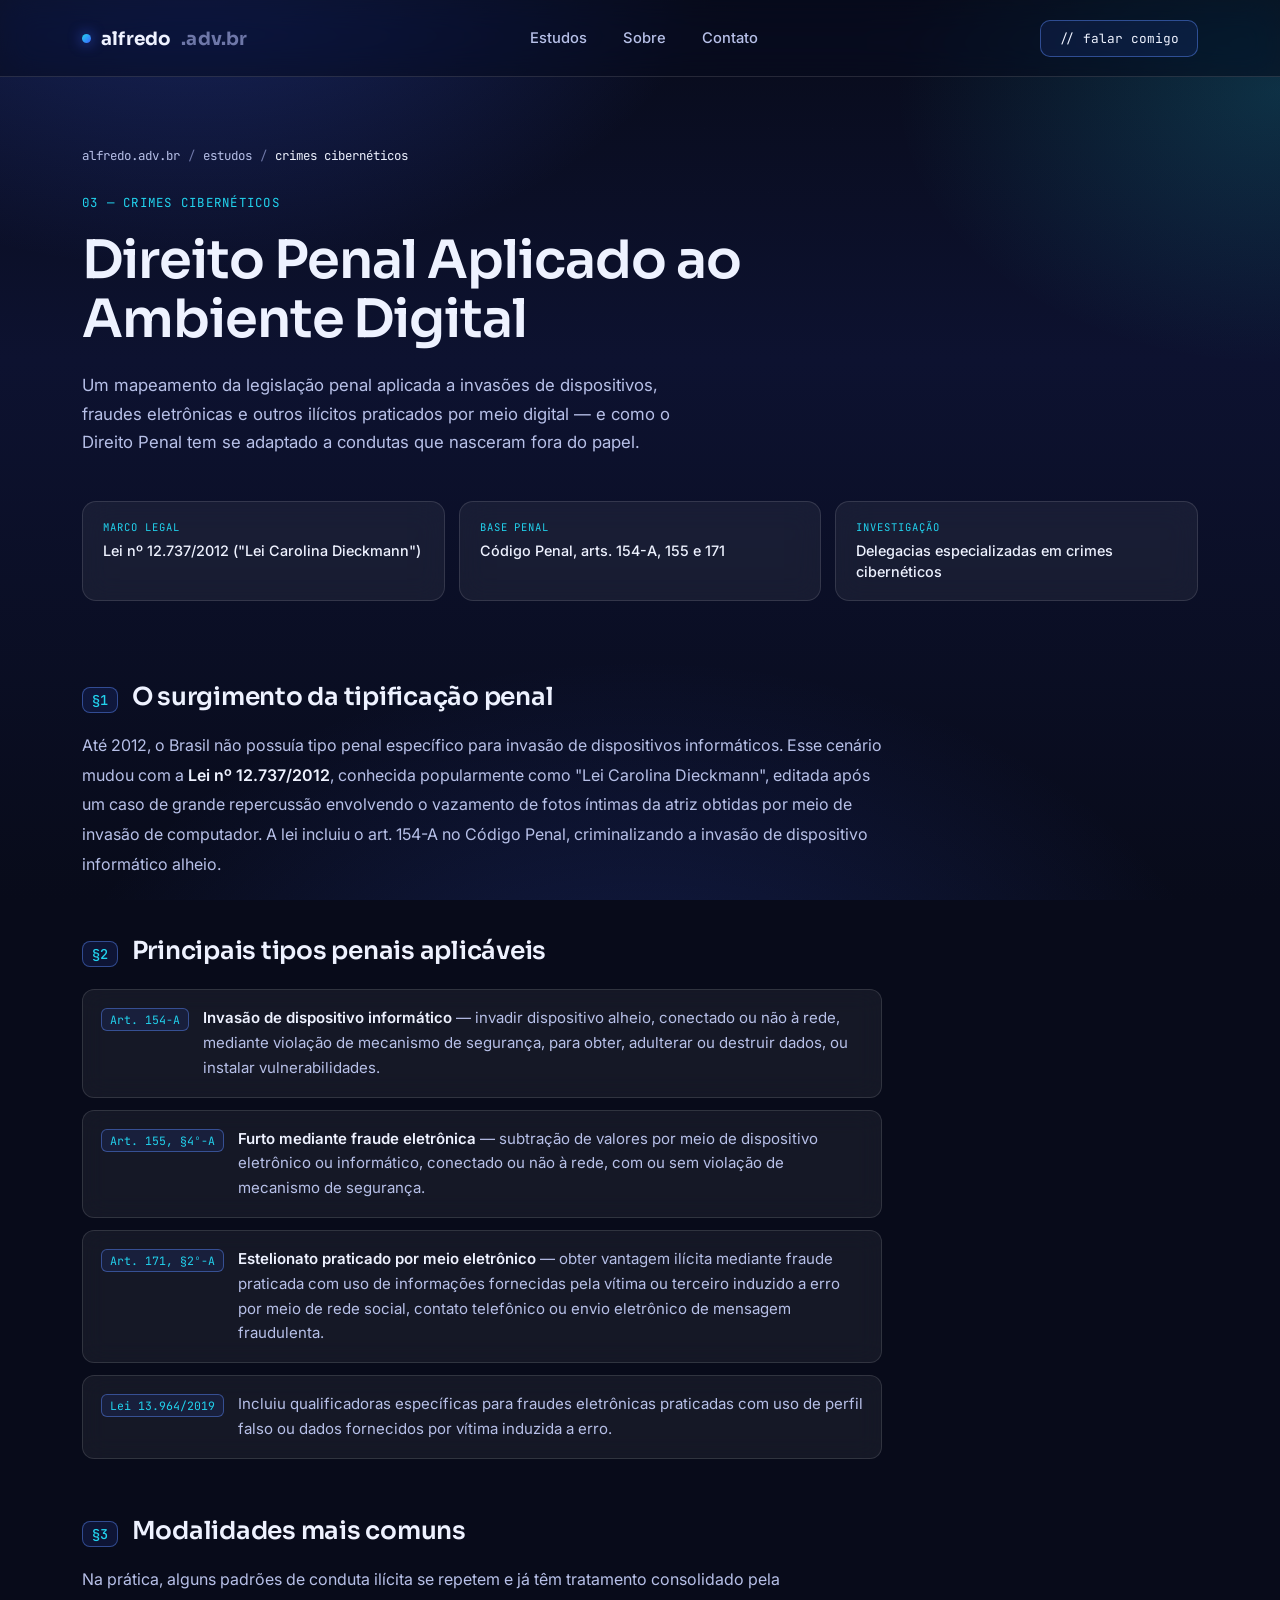
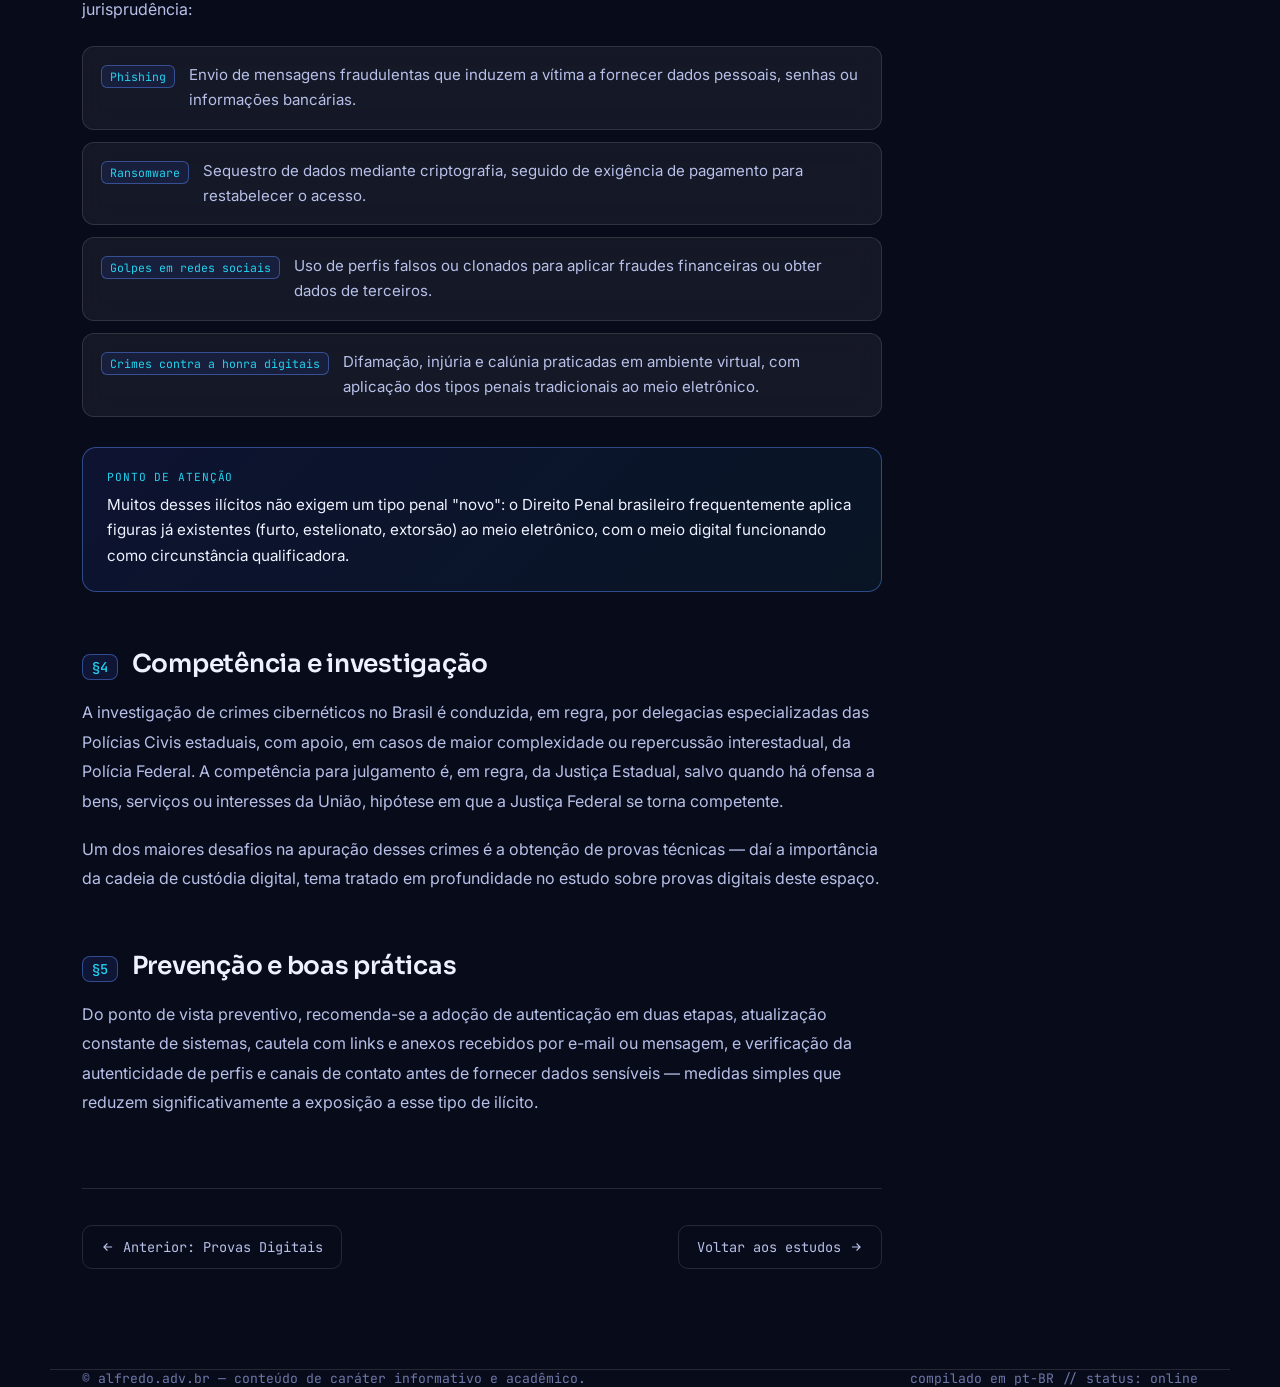
==== commit dd90b48c: "Add files via upload modelo 2" ====
--- a/crimes-ciberneticos.html
+++ b/crimes-ciberneticos.html
@@ -19,8 +19,8 @@
   <nav class="wrap">
     <a href="index.html" class="logo"><span class="dot"></span>alfredo<span style="color:var(--text-low)">.adv.br</span></a>
     <div class="navlinks">
-      <a href="index.html#areas">Temas</a>
-      <a href="index.html#sobre">Sobre</a>
+      <a href="index.html#estudos">Estudos</a>
+      <a href="sobre.html">Sobre</a>
       <a href="index.html#contato">Contato</a>
     </div>
     <a href="index.html#contato" class="nav-cta">// falar comigo</a>
@@ -32,11 +32,11 @@
   <section class="article-hero">
     <div class="breadcrumb">
       <a href="index.html">alfredo.adv.br</a><span class="sep">/</span>
-      <a href="index.html#areas">temas</a><span class="sep">/</span>
+      <a href="index.html#estudos">estudos</a><span class="sep">/</span>
       <span class="current">crimes cibernéticos</span>
     </div>
-    <span class="card-id">Processo nº 003 · Crimes Cibernéticos</span>
-    <h1>Panorama dos Crimes Cibernéticos no Brasil</h1>
+    <span class="card-id">03 — Crimes Cibernéticos</span>
+    <h1>Direito Penal Aplicado ao Ambiente Digital</h1>
     <p class="sub">Um mapeamento da legislação penal aplicada a invasões de dispositivos, fraudes eletrônicas e outros ilícitos praticados por meio digital — e como o Direito Penal tem se adaptado a condutas que nasceram fora do papel.</p>
 
     <div class="info-strip">
@@ -75,14 +75,14 @@
 
     <h2><span class="num">§4</span>Competência e investigação</h2>
     <p>A investigação de crimes cibernéticos no Brasil é conduzida, em regra, por delegacias especializadas das Polícias Civis estaduais, com apoio, em casos de maior complexidade ou repercussão interestadual, da Polícia Federal. A competência para julgamento é, em regra, da Justiça Estadual, salvo quando há ofensa a bens, serviços ou interesses da União, hipótese em que a Justiça Federal se torna competente.</p>
-    <p>Um dos maiores desafios na apuração desses crimes é a obtenção de provas técnicas — daí a importância da cadeia de custódia digital, tema tratado em profundidade no processo sobre provas digitais deste espaço.</p>
+    <p>Um dos maiores desafios na apuração desses crimes é a obtenção de provas técnicas — daí a importância da cadeia de custódia digital, tema tratado em profundidade no estudo sobre provas digitais deste espaço.</p>
 
     <h2><span class="num">§5</span>Prevenção e boas práticas</h2>
     <p>Do ponto de vista preventivo, recomenda-se a adoção de autenticação em duas etapas, atualização constante de sistemas, cautela com links e anexos recebidos por e-mail ou mensagem, e verificação da autenticidade de perfis e canais de contato antes de fornecer dados sensíveis — medidas simples que reduzem significativamente a exposição a esse tipo de ilícito.</p>
 
     <div class="article-nav">
       <a href="provas-digitais.html"><svg viewBox="0 0 24 24" fill="none" stroke="currentColor" stroke-width="2"><path d="M19 12H5M11 6l-6 6 6 6"/></svg>Anterior: Provas Digitais</a>
-      <a href="index.html#areas">Voltar aos temas<svg viewBox="0 0 24 24" fill="none" stroke="currentColor" stroke-width="2"><path d="M5 12h14M13 6l6 6-6 6"/></svg></a>
+      <a href="index.html#estudos">Voltar aos estudos<svg viewBox="0 0 24 24" fill="none" stroke="currentColor" stroke-width="2"><path d="M5 12h14M13 6l6 6-6 6"/></svg></a>
     </div>
 
   </section>
--- a/styles.css
+++ b/styles.css
@@ -277,3 +277,95 @@
   @media (max-width:920px){
     .info-strip{grid-template-columns:1fr;}
   }
+
+  /* ===== IDENTIDADE PESSOAL / V2 ===== */
+  .name-block{margin-bottom:20px;}
+  .name-block .name{
+    font-family:var(--serif); font-weight:700; font-size:clamp(1.5rem,2.6vw,2rem);
+    letter-spacing:-0.01em; color:var(--text-hi); display:block; margin-bottom:8px;
+  }
+  .name-block .role{
+    font-family:var(--mono); font-size:0.78rem; letter-spacing:0.1em; text-transform:uppercase;
+    color:var(--blue-cyan);
+  }
+
+  .pill-list{display:flex; flex-wrap:wrap; gap:10px; margin-top:24px;}
+  .pill{
+    font-family:var(--mono); font-size:0.78rem; color:var(--text-mid); padding:8px 16px;
+    border:1px solid var(--glass-border); border-radius:999px; background:var(--glass);
+    backdrop-filter:blur(10px); transition:all .2s;
+  }
+  .pill:hover{border-color:var(--glass-border-hi); color:var(--text-hi);}
+
+  .about-more{
+    margin-top:26px; font-family:var(--mono); font-size:0.85rem; color:var(--blue-cyan);
+    display:inline-flex; align-items:center; gap:8px; transition:gap .2s;
+  }
+  .about-more:hover{gap:12px;}
+  .about-more svg{width:14px; height:14px;}
+
+  .card-num{
+    font-family:var(--mono); font-size:1.6rem; font-weight:500; color:var(--blue-cyan);
+    letter-spacing:0; margin-bottom:16px; display:block; position:relative;
+    opacity:0.85;
+  }
+
+  /* Tecnologia + Direito */
+  .hybrid-grid{display:grid; grid-template-columns:repeat(3,1fr); gap:20px;}
+  .hybrid-card{
+    background:var(--glass); border:1px solid var(--glass-border); border-radius:16px; padding:28px 24px;
+    backdrop-filter:blur(16px); position:relative; overflow:hidden;
+  }
+  .hybrid-card .ico-wrap{
+    width:42px; height:42px; border-radius:11px; display:flex; align-items:center; justify-content:center;
+    background:linear-gradient(135deg, var(--blue-electric), var(--blue-cyan)); margin-bottom:18px;
+  }
+  .hybrid-card .ico-wrap svg{width:20px; height:20px; color:#050814;}
+  .hybrid-card h3{font-family:var(--serif); font-weight:600; font-size:1.08rem; margin-bottom:10px;}
+  .hybrid-card p{font-size:0.88rem; color:var(--text-mid); line-height:1.6;}
+
+  /* Contato profissional */
+  .contact-id{
+    display:flex; align-items:center; gap:16px; margin-bottom:28px; padding-bottom:28px;
+    border-bottom:1px solid var(--glass-border);
+  }
+  .contact-avatar{
+    width:52px; height:52px; border-radius:14px; flex-shrink:0;
+    background:linear-gradient(135deg, var(--blue-electric), var(--blue-cyan));
+    display:flex; align-items:center; justify-content:center;
+    font-family:var(--serif); font-weight:700; font-size:1.2rem; color:#050814;
+  }
+  .contact-id .cn{font-family:var(--serif); font-weight:600; font-size:1.15rem; color:var(--text-hi); display:block;}
+  .contact-id .cr{font-family:var(--mono); font-size:0.76rem; color:var(--blue-cyan); text-transform:uppercase; letter-spacing:0.06em;}
+
+  @media (max-width:920px){
+    .hybrid-grid{grid-template-columns:1fr;}
+  }
+
+  /* ===== PÁGINA SOBRE ===== */
+  .sobre-hero{padding:80px 0 60px;}
+  .sobre-hero .name-block .name{font-size:clamp(2rem,4vw,2.8rem);}
+  .sobre-hero .lede{font-size:1.08rem; color:var(--text-mid); max-width:600px; line-height:1.7; margin-top:20px;}
+
+  .timeline{display:flex; flex-direction:column; gap:0; margin-top:20px;}
+  .timeline-item{
+    display:grid; grid-template-columns:130px 1fr; gap:24px; padding:26px 0;
+    border-bottom:1px solid var(--glass-border);
+  }
+  .timeline-item:first-child{padding-top:0;}
+  .timeline-item .ty{font-family:var(--mono); font-size:0.82rem; color:var(--blue-cyan); padding-top:2px;}
+  .timeline-item h3{font-family:var(--serif); font-weight:600; font-size:1.1rem; margin-bottom:8px;}
+  .timeline-item p{color:var(--text-mid); font-size:0.94rem; line-height:1.7;}
+
+  .values-grid{display:grid; grid-template-columns:repeat(2,1fr); gap:16px; margin-top:20px;}
+  .value-card{
+    background:var(--glass); border:1px solid var(--glass-border); border-radius:14px; padding:22px;
+    backdrop-filter:blur(14px);
+  }
+  .value-card .vn{font-family:var(--mono); font-size:0.72rem; color:var(--blue-cyan); text-transform:uppercase; letter-spacing:0.08em; display:block; margin-bottom:8px;}
+  .value-card p{font-size:0.92rem; color:var(--text-mid); line-height:1.6;}
+
+  @media (max-width:640px){
+    .timeline-item{grid-template-columns:1fr;}
+    .values-grid{grid-template-columns:1fr;}
+  }
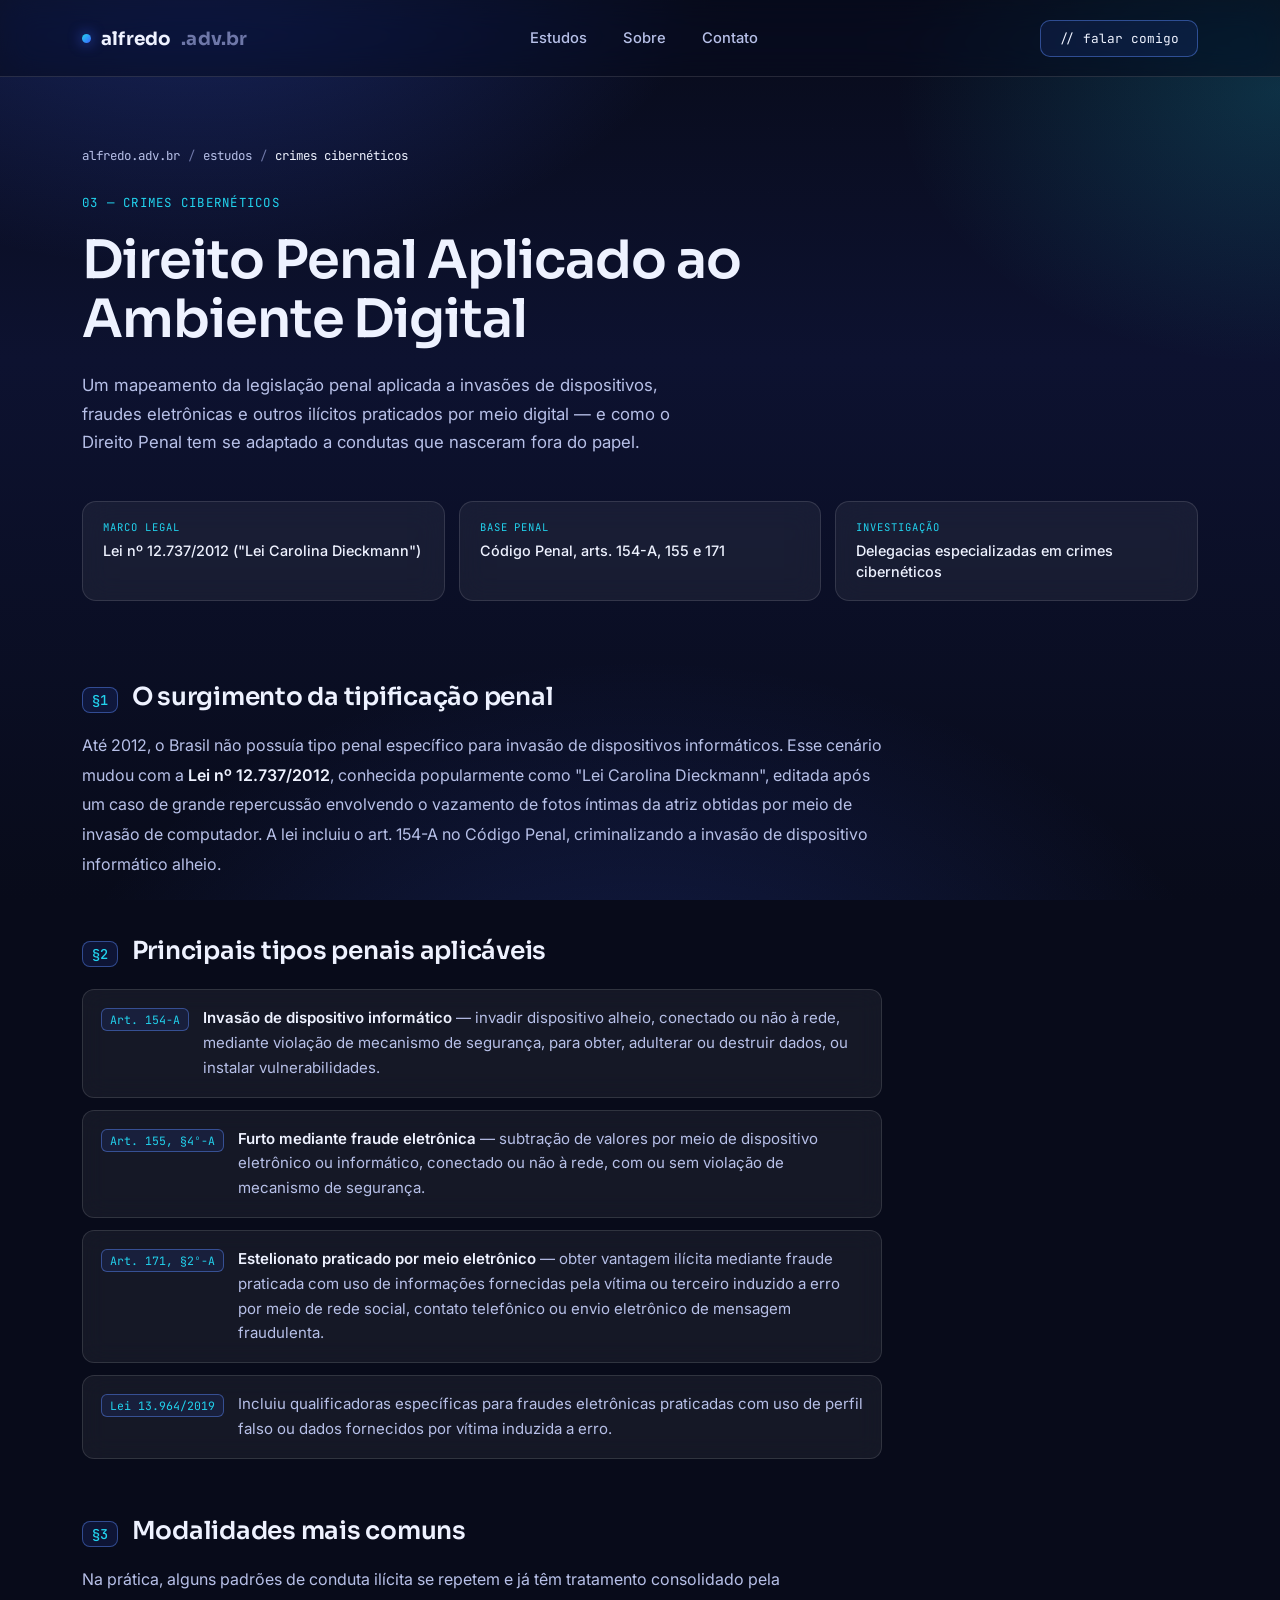
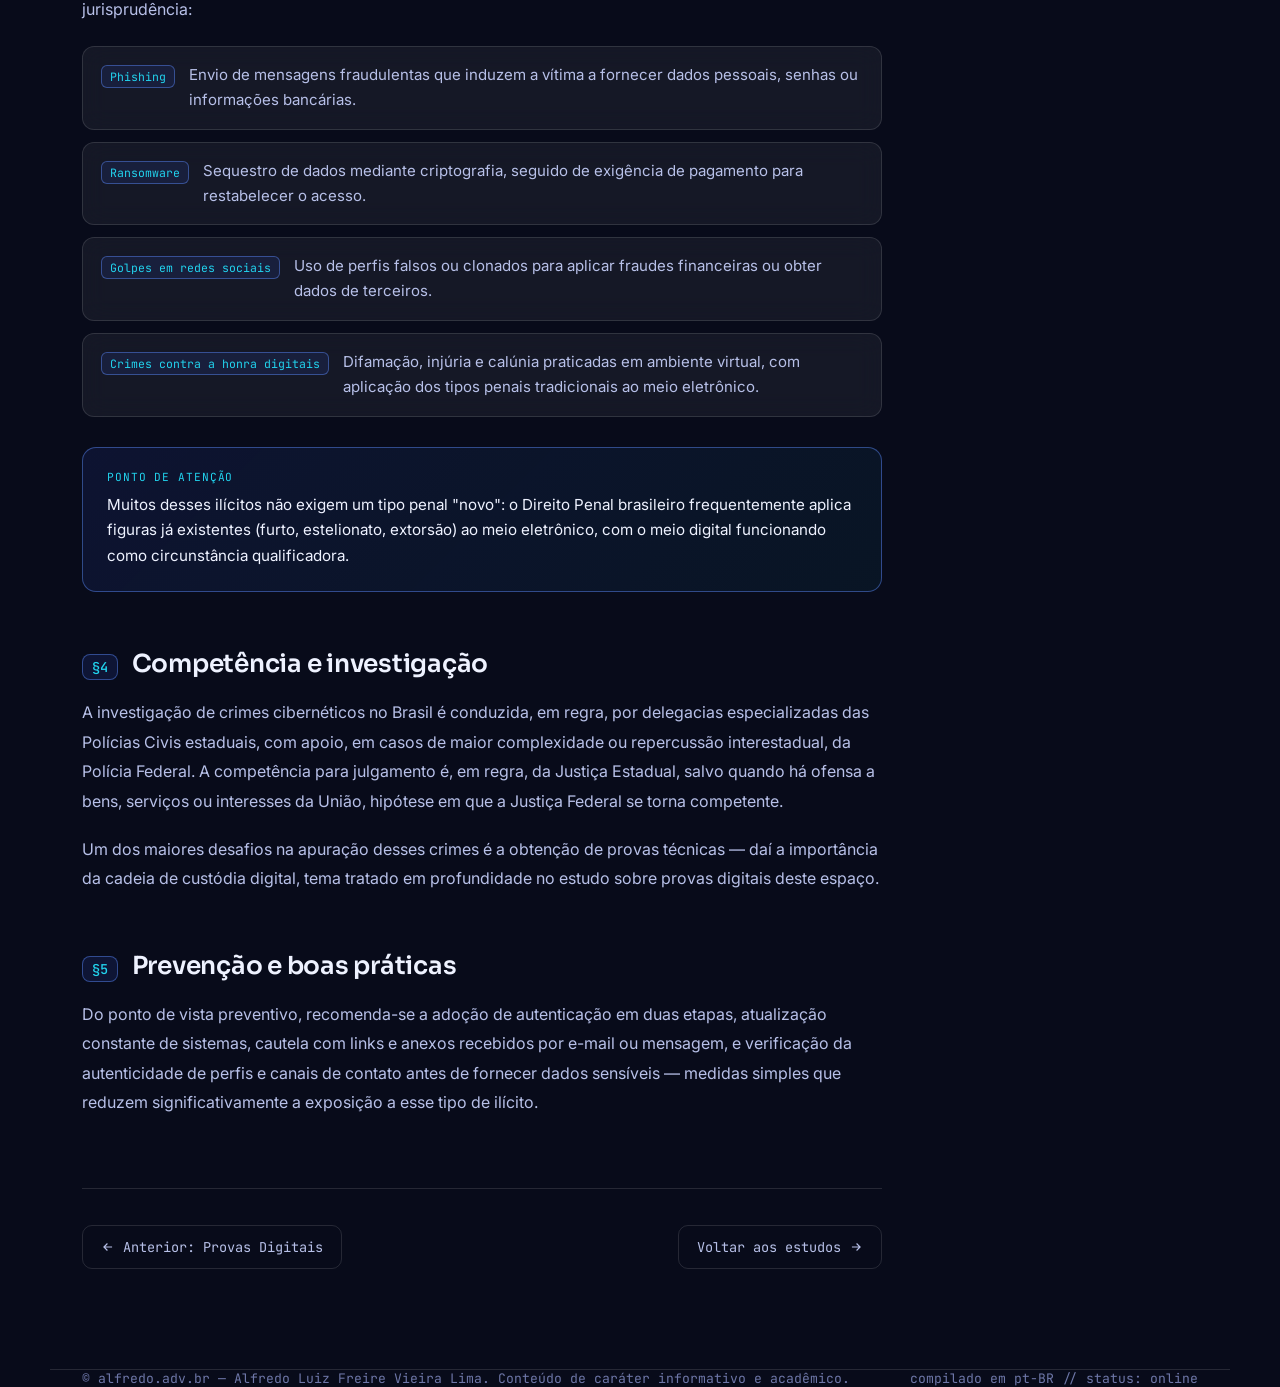
==== commit 8633e5bb: "Add files via upload" ====
--- a/crimes-ciberneticos.html
+++ b/crimes-ciberneticos.html
@@ -90,7 +90,7 @@
 
 <footer class="wrap">
   <div class="footer-row">
-    <p>© alfredo.adv.br — conteúdo de caráter informativo e acadêmico.</p>
+    <p>© alfredo.adv.br — Alfredo Luiz Freire Vieira Lima. Conteúdo de caráter informativo e acadêmico.</p>
     <p>compilado em pt-BR // status: online</p>
   </div>
 </footer>
